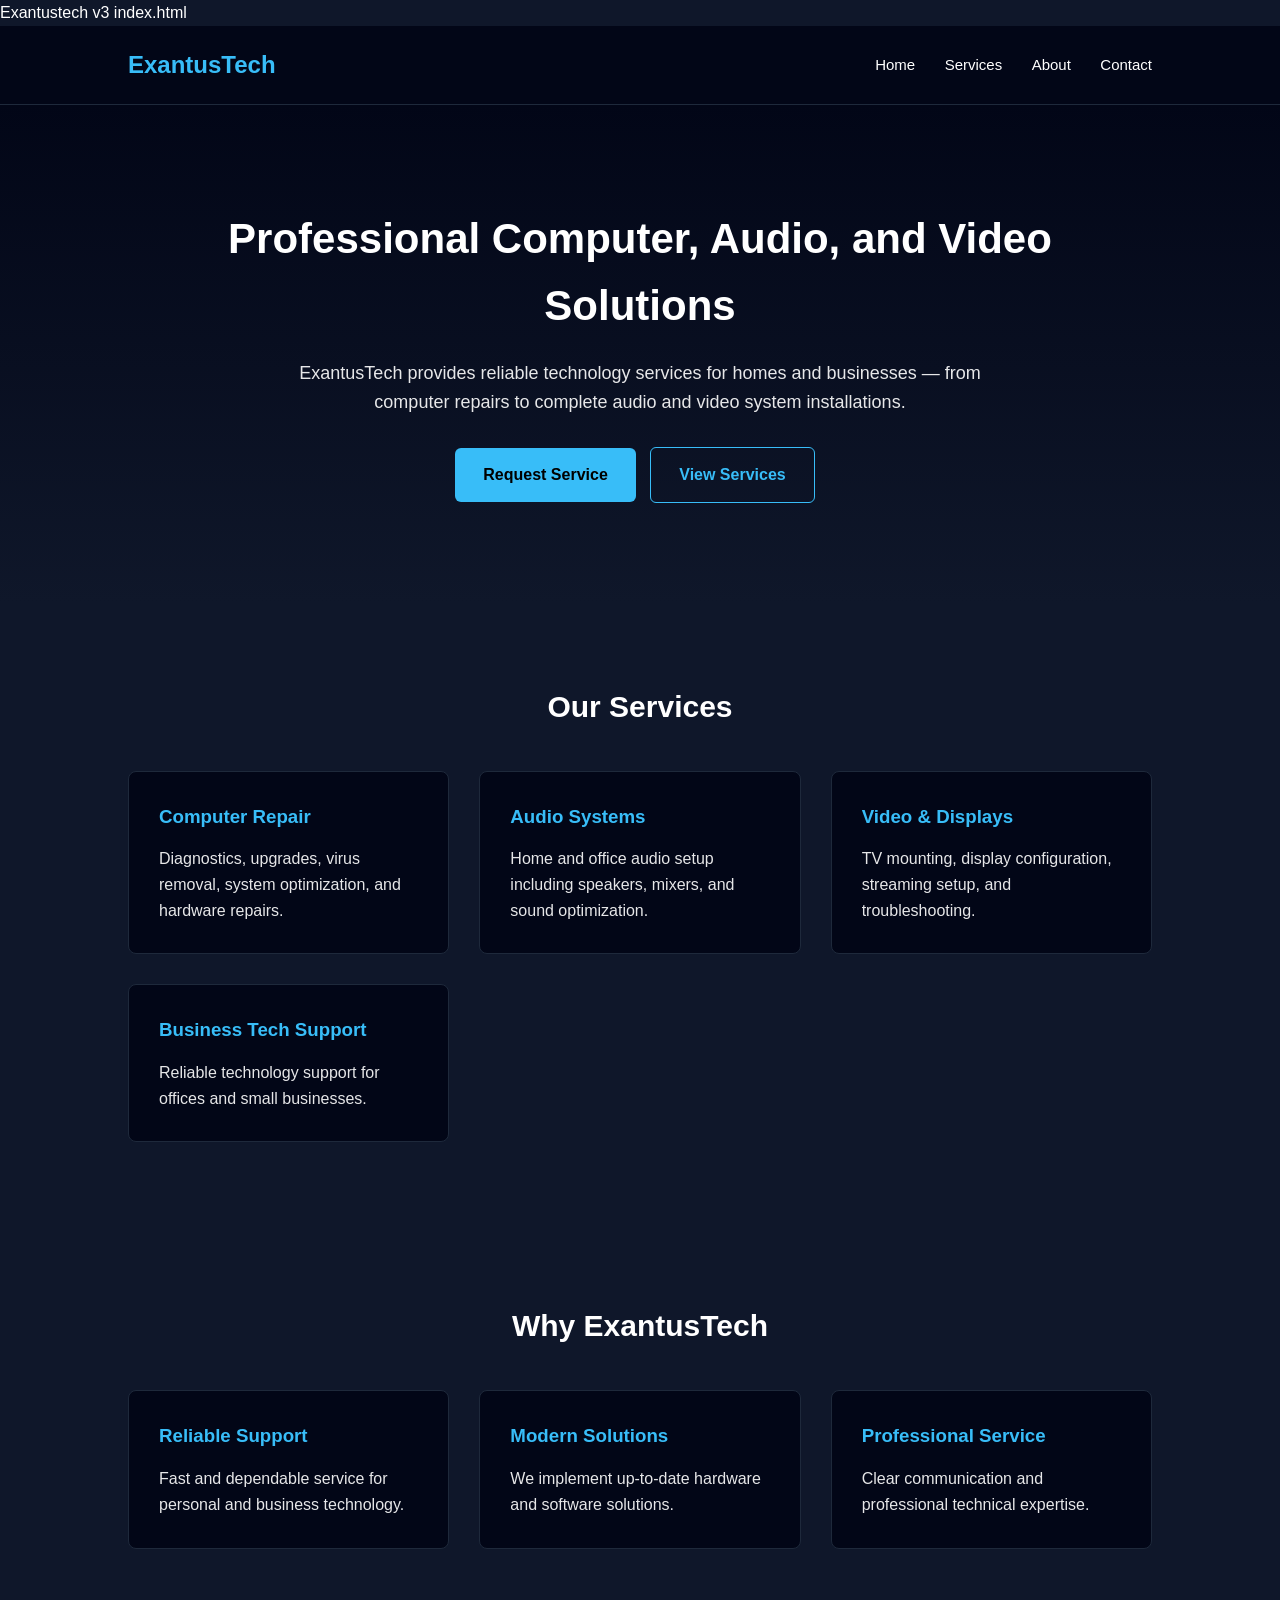
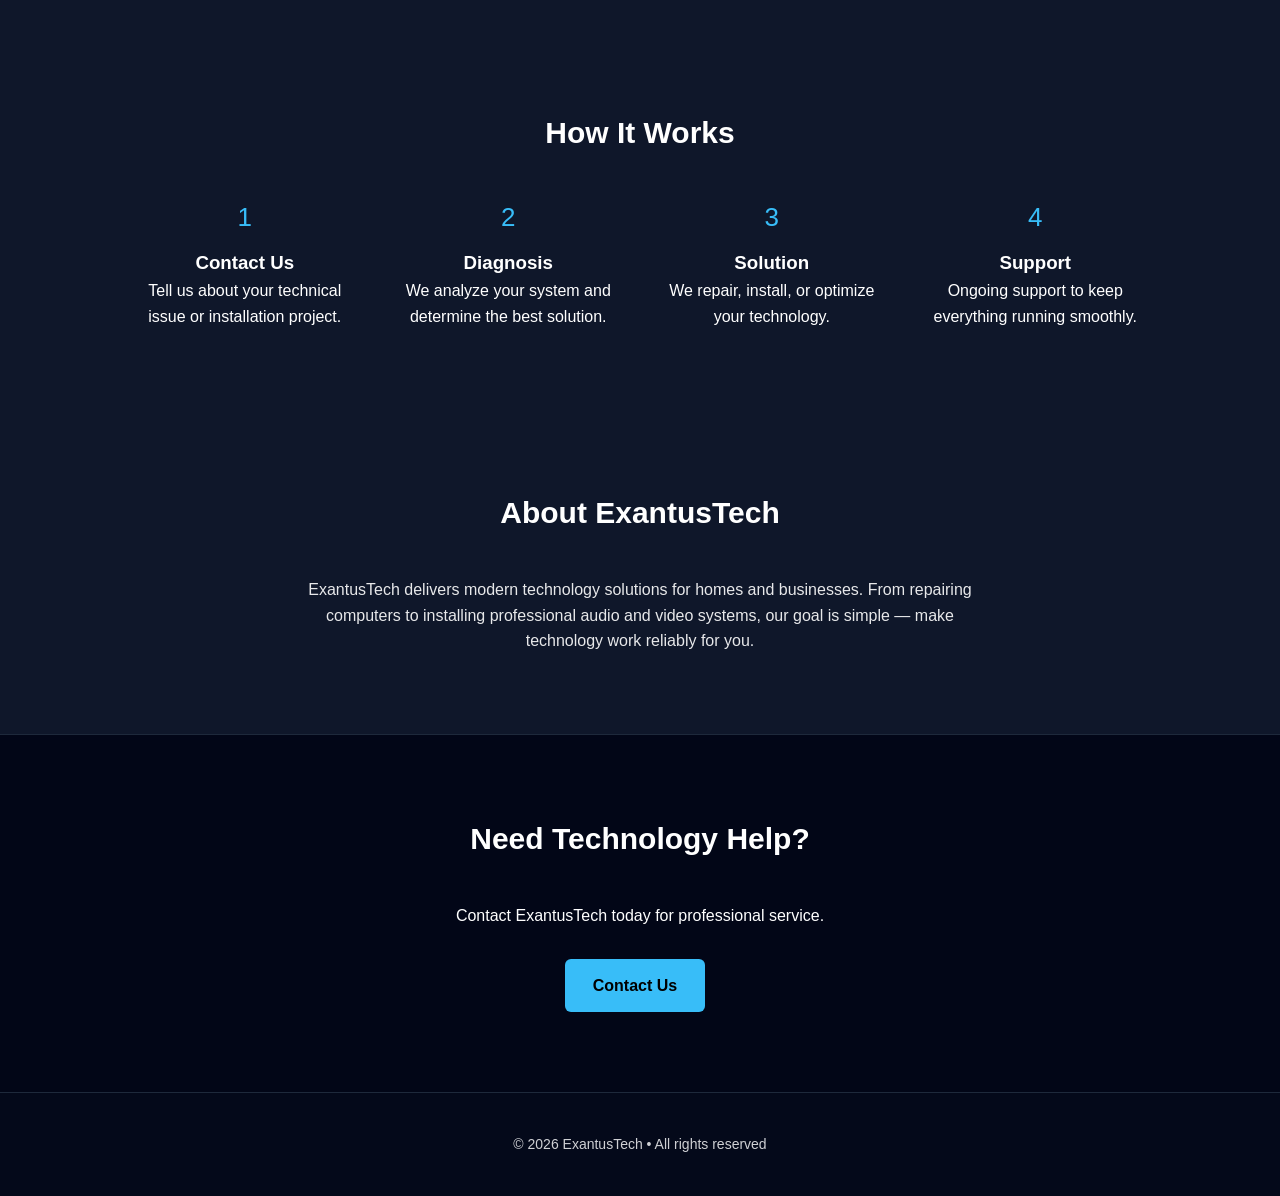
==== index.html @ 853cb0fd "Update index.html" ====
Exantustech v3 index.html
<!DOCTYPE html>
<html lang="en">
<head>
<meta charset="UTF-8">
<meta name="viewport" content="width=device-width, initial-scale=1.0">
<title>ExantusTech | Technology Solutions</title>

<style>

*{
margin:0;
padding:0;
box-sizing:border-box;
font-family:Arial, Helvetica, sans-serif;
}

body{
background:#0f172a;
color:white;
line-height:1.6;
}

header{
background:#020617;
padding:20px 10%;
display:flex;
justify-content:space-between;
align-items:center;
border-bottom:1px solid #1e293b;
}

.logo{
font-size:24px;
font-weight:bold;
color:#38bdf8;
}

nav a{
color:white;
margin-left:25px;
text-decoration:none;
font-size:15px;
}

nav a:hover{
color:#38bdf8;
}

.hero{
padding:100px 10%;
text-align:center;
background:linear-gradient(180deg,#020617,#0f172a);
}

.hero h1{
font-size:42px;
margin-bottom:20px;
}

.hero p{
font-size:18px;
max-width:700px;
margin:auto;
opacity:.9;
}

.btn{
display:inline-block;
margin-top:30px;
padding:14px 28px;
background:#38bdf8;
color:black;
text-decoration:none;
font-weight:bold;
border-radius:6px;
margin-right:10px;
}

.btn.secondary{
background:transparent;
border:1px solid #38bdf8;
color:#38bdf8;
}

section{
padding:80px 10%;
}

.section-title{
font-size:30px;
margin-bottom:40px;
text-align:center;
}

.services{
display:grid;
grid-template-columns:repeat(auto-fit,minmax(250px,1fr));
gap:30px;
}

.card{
background:#020617;
padding:30px;
border-radius:8px;
border:1px solid #1e293b;
}

.card h3{
margin-bottom:15px;
color:#38bdf8;
}

.card p{
opacity:.9;
}

.why{
display:grid;
grid-template-columns:repeat(auto-fit,minmax(220px,1fr));
gap:30px;
}

.steps{
display:grid;
grid-template-columns:repeat(auto-fit,minmax(220px,1fr));
gap:30px;
text-align:center;
}

.step-number{
font-size:26px;
color:#38bdf8;
margin-bottom:10px;
}

.cta{
text-align:center;
background:#020617;
border-top:1px solid #1e293b;
border-bottom:1px solid #1e293b;
}

footer{
padding:40px 10%;
text-align:center;
background:#020617;
font-size:14px;
opacity:.8;
}

@media(max-width:768px){

.hero h1{
font-size:32px;
}

nav{
display:none;
}

}

</style>

</head>

<body>

<header>

<div class="logo">ExantusTech</div>

<nav>
<a href="#">Home</a>
<a href="#services">Services</a>
<a href="#about">About</a>
<a href="#contact">Contact</a>
</nav>

</header>

<section class="hero">

<h1>Professional Computer, Audio, and Video Solutions</h1>

<p>
ExantusTech provides reliable technology services for homes and businesses — 
from computer repairs to complete audio and video system installations.
</p>

<a class="btn" href="#contact">Request Service</a>
<a class="btn secondary" href="#services">View Services</a>

</section>

<section id="services">

<h2 class="section-title">Our Services</h2>

<div class="services">

<div class="card">
<h3>Computer Repair</h3>
<p>
Diagnostics, upgrades, virus removal, system optimization, and hardware repairs.
</p>
</div>

<div class="card">
<h3>Audio Systems</h3>
<p>
Home and office audio setup including speakers, mixers, and sound optimization.
</p>
</div>

<div class="card">
<h3>Video & Displays</h3>
<p>
TV mounting, display configuration, streaming setup, and troubleshooting.
</p>
</div>

<div class="card">
<h3>Business Tech Support</h3>
<p>
Reliable technology support for offices and small businesses.
</p>
</div>

</div>

</section>

<section>

<h2 class="section-title">Why ExantusTech</h2>

<div class="why">

<div class="card">
<h3>Reliable Support</h3>
<p>
Fast and dependable service for personal and business technology.
</p>
</div>

<div class="card">
<h3>Modern Solutions</h3>
<p>
We implement up-to-date hardware and software solutions.
</p>
</div>

<div class="card">
<h3>Professional Service</h3>
<p>
Clear communication and professional technical expertise.
</p>
</div>

</div>

</section>

<section>

<h2 class="section-title">How It Works</h2>

<div class="steps">

<div>
<div class="step-number">1</div>
<h3>Contact Us</h3>
<p>Tell us about your technical issue or installation project.</p>
</div>

<div>
<div class="step-number">2</div>
<h3>Diagnosis</h3>
<p>We analyze your system and determine the best solution.</p>
</div>

<div>
<div class="step-number">3</div>
<h3>Solution</h3>
<p>We repair, install, or optimize your technology.</p>
</div>

<div>
<div class="step-number">4</div>
<h3>Support</h3>
<p>Ongoing support to keep everything running smoothly.</p>
</div>

</div>

</section>

<section id="about">

<h2 class="section-title">About ExantusTech</h2>

<p style="max-width:700px;margin:auto;text-align:center;opacity:.9;">
ExantusTech delivers modern technology solutions for homes and businesses.
From repairing computers to installing professional audio and video systems,
our goal is simple — make technology work reliably for you.
</p>

</section>

<section id="contact" class="cta">

<h2 class="section-title">Need Technology Help?</h2>

<p>Contact ExantusTech today for professional service.</p>

<a class="btn" href="mailto:support@exantustech.com">Contact Us</a>

</section>

<footer>

© 2026 ExantusTech • All rights reserved

</footer>

</body>
</html>
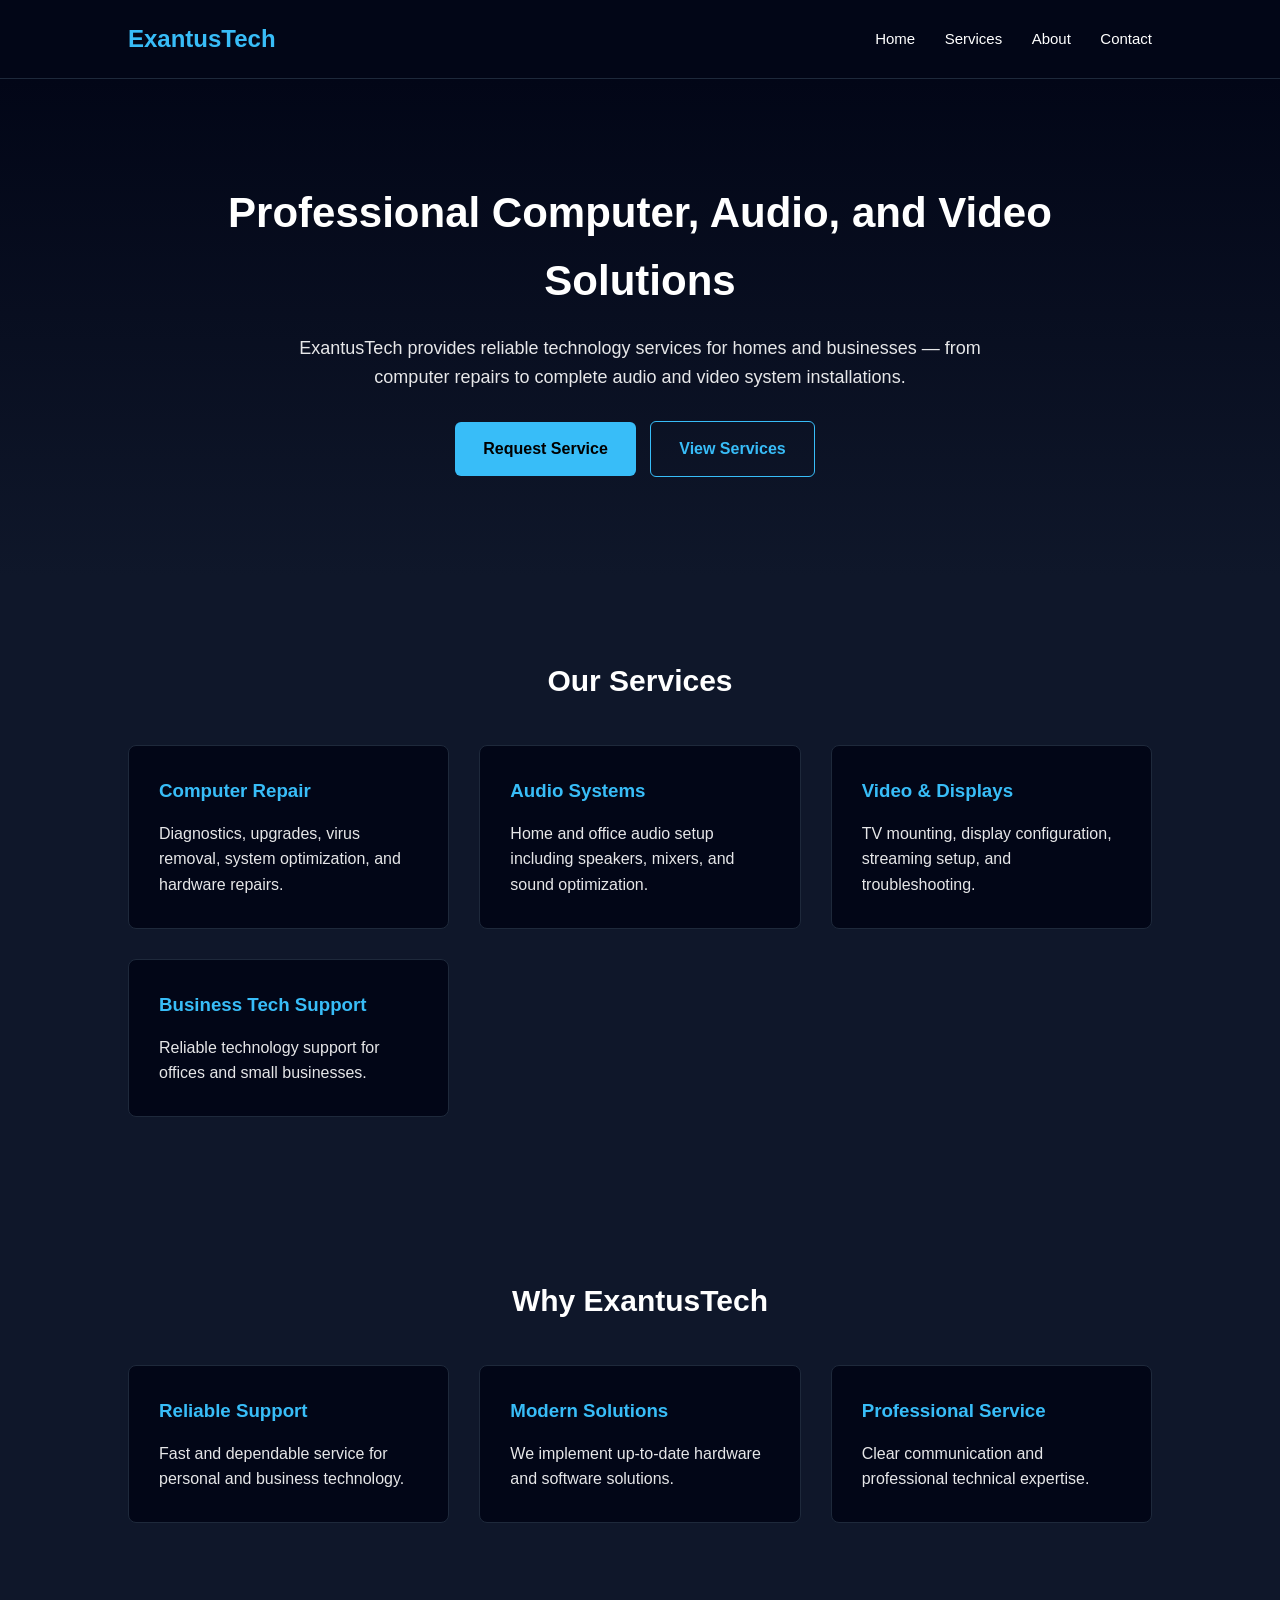
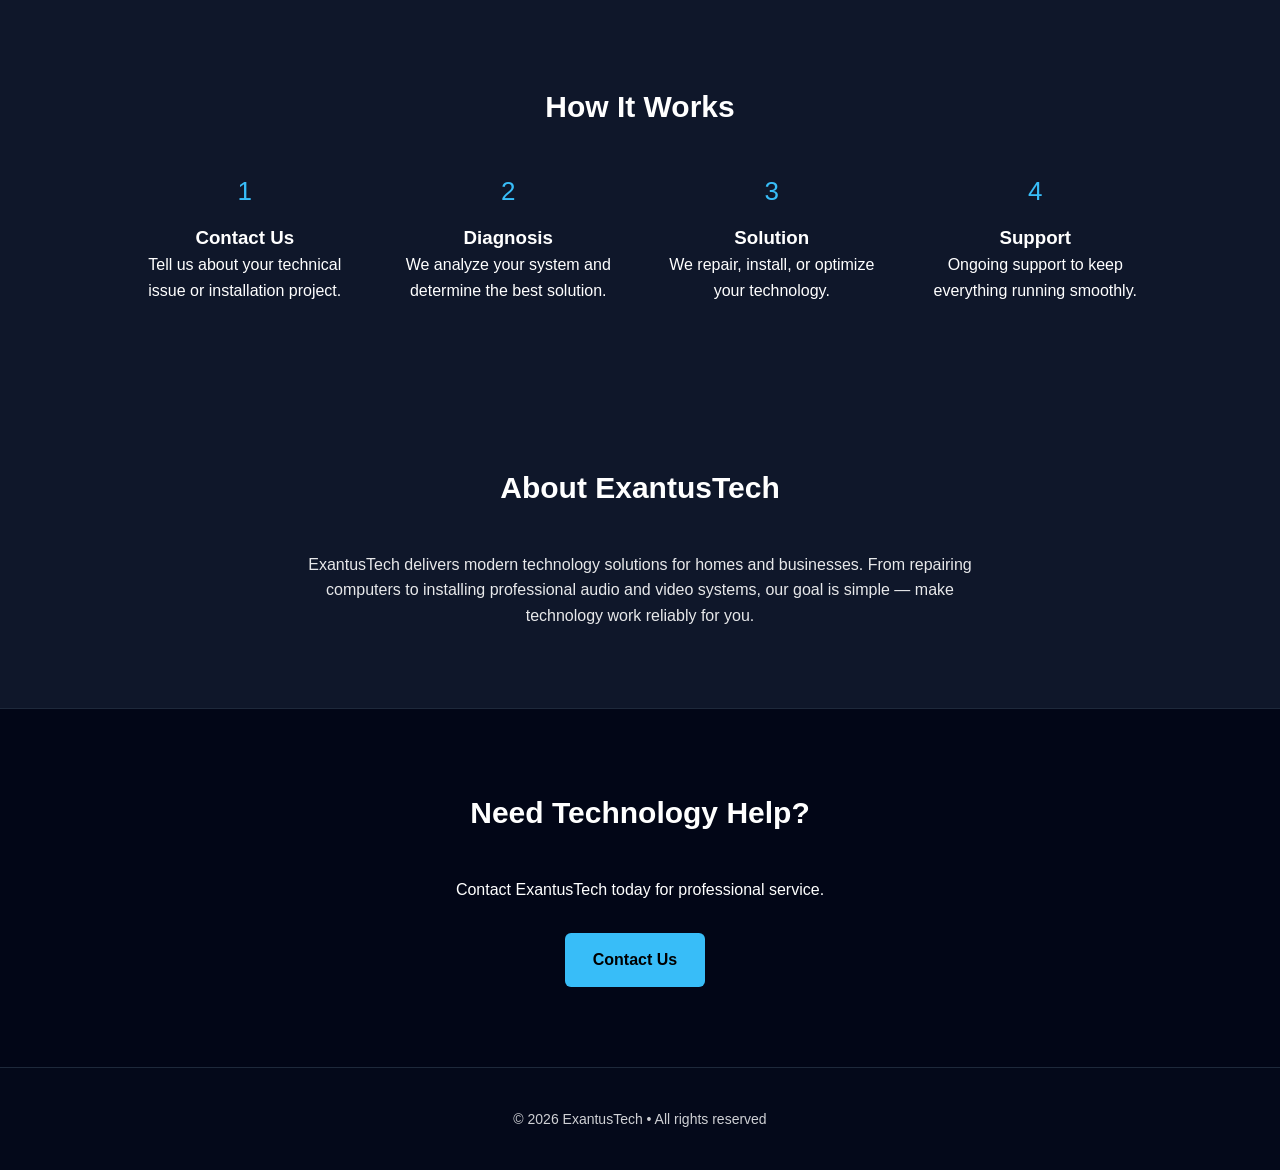
==== commit 099d6b1e: "Update index.html" ====
--- a/index.html
+++ b/index.html
@@ -1,4 +1,3 @@
-Exantustech v3 index.html
 <!DOCTYPE html>
 <html lang="en">
 <head>
@@ -327,3 +326,4 @@
 
 </body>
 </html>
+
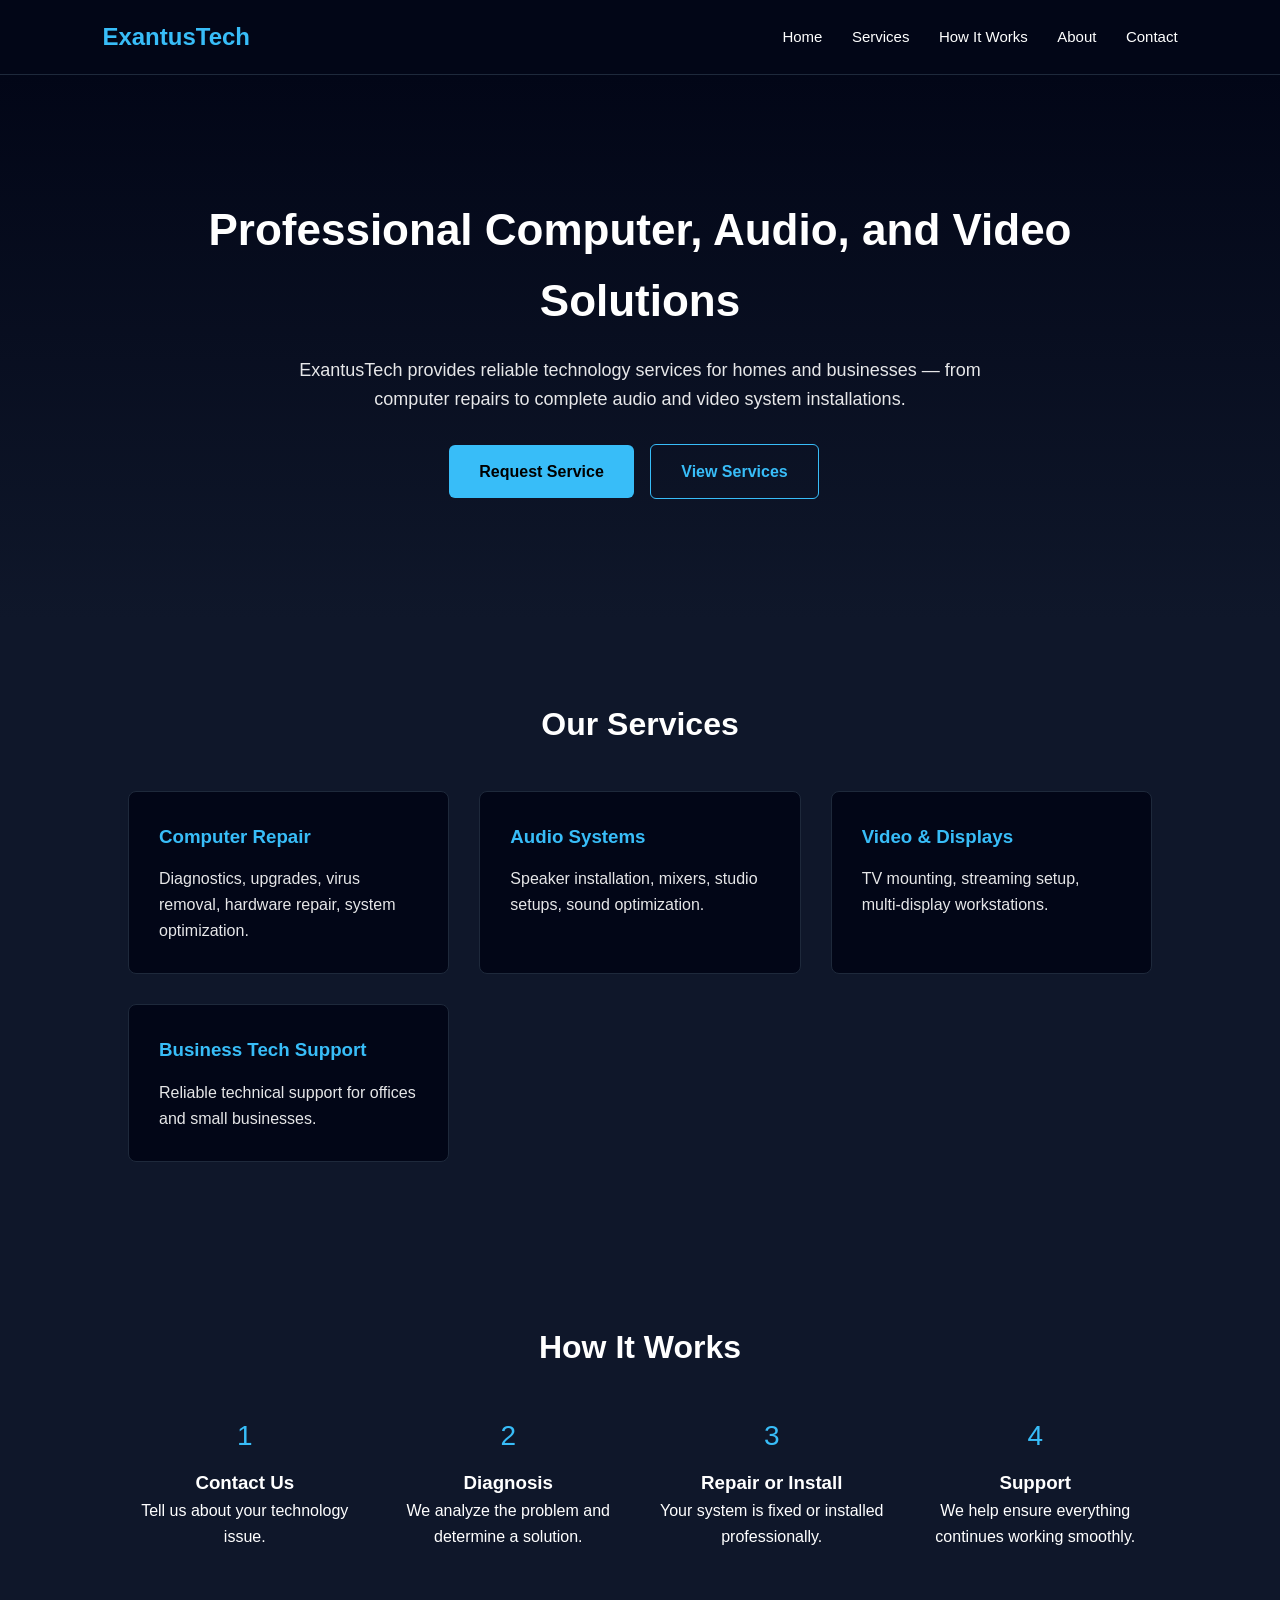
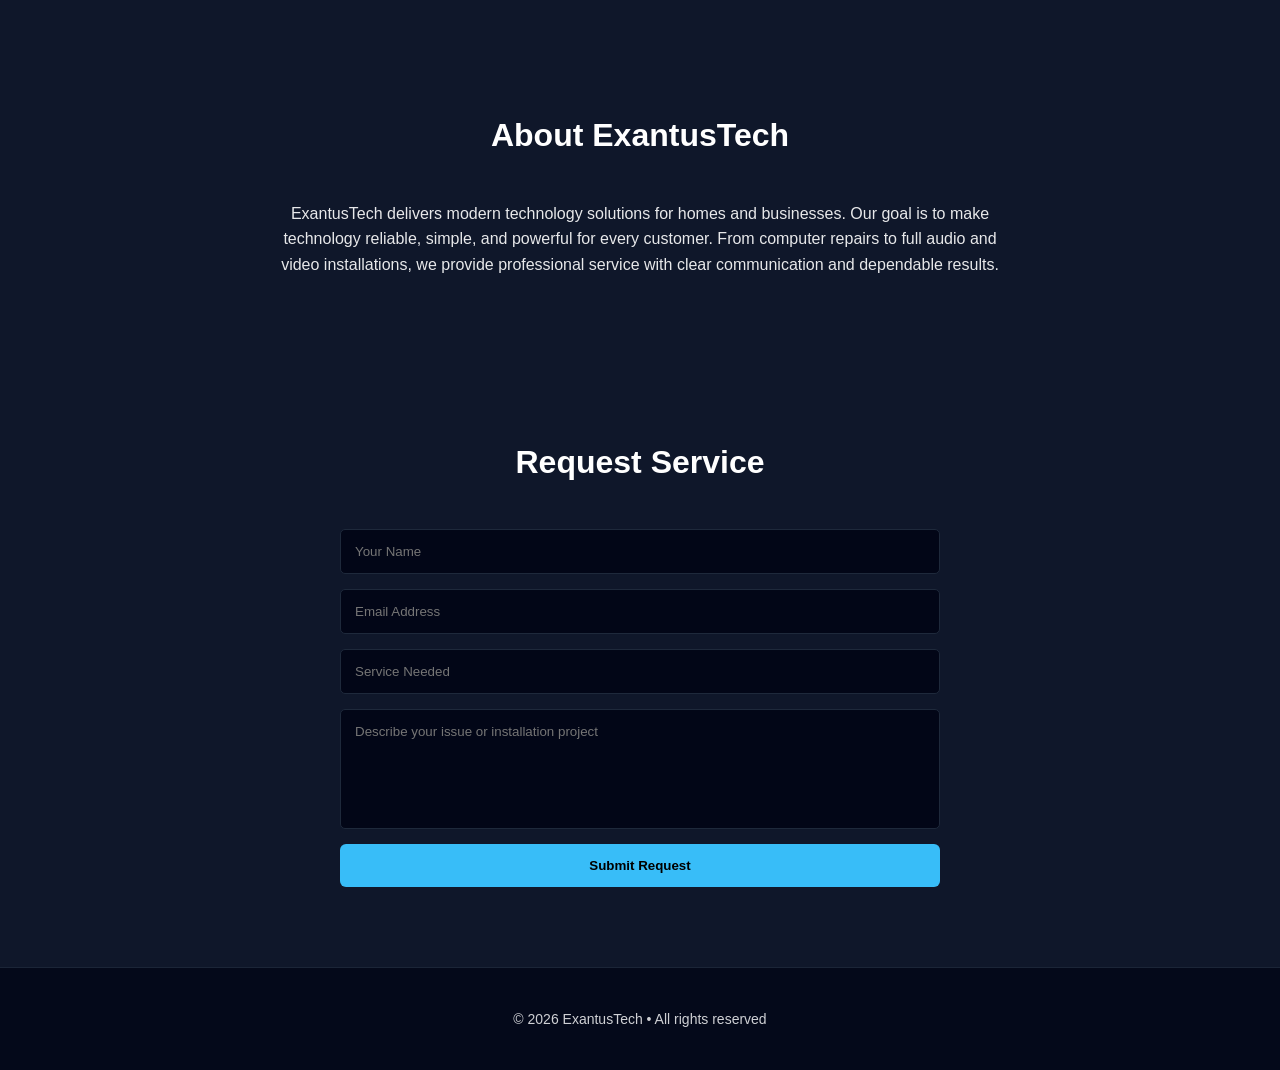
==== commit 7ce06b77: "Update index.html" ====
--- a/index.html
+++ b/index.html
@@ -1,8 +1,10 @@
 <!DOCTYPE html>
 <html lang="en">
 <head>
+
 <meta charset="UTF-8">
 <meta name="viewport" content="width=device-width, initial-scale=1.0">
+
 <title>ExantusTech | Technology Solutions</title>
 
 <style>
@@ -12,6 +14,7 @@
 padding:0;
 box-sizing:border-box;
 font-family:Arial, Helvetica, sans-serif;
+scroll-behavior:smooth;
 }
 
 body{
@@ -21,12 +24,15 @@
 }
 
 header{
+position:sticky;
+top:0;
 background:#020617;
-padding:20px 10%;
+padding:18px 8%;
 display:flex;
 justify-content:space-between;
 align-items:center;
 border-bottom:1px solid #1e293b;
+z-index:1000;
 }
 
 .logo{
@@ -47,33 +53,39 @@
 }
 
 .hero{
-padding:100px 10%;
+padding:120px 10%;
 text-align:center;
 background:linear-gradient(180deg,#020617,#0f172a);
+animation:fadeIn 1.2s ease;
 }
 
 .hero h1{
-font-size:42px;
+font-size:44px;
 margin-bottom:20px;
 }
 
 .hero p{
-font-size:18px;
-max-width:700px;
+max-width:720px;
 margin:auto;
 opacity:.9;
+font-size:18px;
 }
 
 .btn{
 display:inline-block;
 margin-top:30px;
-padding:14px 28px;
+padding:14px 30px;
+border-radius:6px;
 background:#38bdf8;
 color:black;
 text-decoration:none;
 font-weight:bold;
-border-radius:6px;
-margin-right:10px;
+margin-right:12px;
+transition:.3s;
+}
+
+.btn:hover{
+transform:translateY(-3px);
 }
 
 .btn.secondary{
@@ -87,7 +99,7 @@
 }
 
 .section-title{
-font-size:30px;
+font-size:32px;
 margin-bottom:40px;
 text-align:center;
 }
@@ -103,6 +115,12 @@
 padding:30px;
 border-radius:8px;
 border:1px solid #1e293b;
+transition:.35s;
+}
+
+.card:hover{
+transform:translateY(-6px);
+border-color:#38bdf8;
 }
 
 .card h3{
@@ -112,12 +130,6 @@
 
 .card p{
 opacity:.9;
-}
-
-.why{
-display:grid;
-grid-template-columns:repeat(auto-fit,minmax(220px,1fr));
-gap:30px;
 }
 
 .steps{
@@ -128,30 +140,78 @@
 }
 
 .step-number{
-font-size:26px;
-color:#38bdf8;
+font-size:28px;
 margin-bottom:10px;
-}
-
-.cta{
-text-align:center;
+color:#38bdf8;
+}
+
+.about{
+max-width:750px;
+margin:auto;
+text-align:center;
+opacity:.9;
+}
+
+.contact-form{
+max-width:600px;
+margin:auto;
+display:flex;
+flex-direction:column;
+gap:15px;
+}
+
+.contact-form input,
+.contact-form textarea{
+
+padding:14px;
+border:none;
+border-radius:5px;
+background:#020617;
+color:white;
+border:1px solid #1e293b;
+}
+
+.contact-form textarea{
+height:120px;
+resize:none;
+}
+
+.contact-form button{
+padding:14px;
+background:#38bdf8;
+border:none;
+font-weight:bold;
+border-radius:6px;
+cursor:pointer;
+}
+
+footer{
+text-align:center;
+padding:40px 10%;
 background:#020617;
 border-top:1px solid #1e293b;
-border-bottom:1px solid #1e293b;
-}
-
-footer{
-padding:40px 10%;
-text-align:center;
-background:#020617;
 font-size:14px;
 opacity:.8;
 }
 
+@keyframes fadeIn{
+
+from{
+opacity:0;
+transform:translateY(20px);
+}
+
+to{
+opacity:1;
+transform:translateY(0);
+}
+
+}
+
 @media(max-width:768px){
 
 .hero h1{
-font-size:32px;
+font-size:34px;
 }
 
 nav{
@@ -171,20 +231,21 @@
 <div class="logo">ExantusTech</div>
 
 <nav>
-<a href="#">Home</a>
+<a href="#home">Home</a>
 <a href="#services">Services</a>
+<a href="#process">How It Works</a>
 <a href="#about">About</a>
 <a href="#contact">Contact</a>
 </nav>
 
 </header>
 
-<section class="hero">
+<section id="home" class="hero">
 
 <h1>Professional Computer, Audio, and Video Solutions</h1>
 
 <p>
-ExantusTech provides reliable technology services for homes and businesses — 
+ExantusTech provides reliable technology services for homes and businesses —
 from computer repairs to complete audio and video system installations.
 </p>
 
@@ -202,67 +263,36 @@
 <div class="card">
 <h3>Computer Repair</h3>
 <p>
-Diagnostics, upgrades, virus removal, system optimization, and hardware repairs.
+Diagnostics, upgrades, virus removal, hardware repair, system optimization.
 </p>
 </div>
 
 <div class="card">
 <h3>Audio Systems</h3>
 <p>
-Home and office audio setup including speakers, mixers, and sound optimization.
+Speaker installation, mixers, studio setups, sound optimization.
 </p>
 </div>
 
 <div class="card">
 <h3>Video & Displays</h3>
 <p>
-TV mounting, display configuration, streaming setup, and troubleshooting.
+TV mounting, streaming setup, multi-display workstations.
 </p>
 </div>
 
 <div class="card">
 <h3>Business Tech Support</h3>
 <p>
-Reliable technology support for offices and small businesses.
-</p>
-</div>
-
-</div>
-
-</section>
-
-<section>
-
-<h2 class="section-title">Why ExantusTech</h2>
-
-<div class="why">
-
-<div class="card">
-<h3>Reliable Support</h3>
-<p>
-Fast and dependable service for personal and business technology.
-</p>
-</div>
-
-<div class="card">
-<h3>Modern Solutions</h3>
-<p>
-We implement up-to-date hardware and software solutions.
-</p>
-</div>
-
-<div class="card">
-<h3>Professional Service</h3>
-<p>
-Clear communication and professional technical expertise.
-</p>
-</div>
-
-</div>
-
-</section>
-
-<section>
+Reliable technical support for offices and small businesses.
+</p>
+</div>
+
+</div>
+
+</section>
+
+<section id="process">
 
 <h2 class="section-title">How It Works</h2>
 
@@ -271,25 +301,25 @@
 <div>
 <div class="step-number">1</div>
 <h3>Contact Us</h3>
-<p>Tell us about your technical issue or installation project.</p>
+<p>Tell us about your technology issue.</p>
 </div>
 
 <div>
 <div class="step-number">2</div>
 <h3>Diagnosis</h3>
-<p>We analyze your system and determine the best solution.</p>
+<p>We analyze the problem and determine a solution.</p>
 </div>
 
 <div>
 <div class="step-number">3</div>
-<h3>Solution</h3>
-<p>We repair, install, or optimize your technology.</p>
+<h3>Repair or Install</h3>
+<p>Your system is fixed or installed professionally.</p>
 </div>
 
 <div>
 <div class="step-number">4</div>
 <h3>Support</h3>
-<p>Ongoing support to keep everything running smoothly.</p>
+<p>We help ensure everything continues working smoothly.</p>
 </div>
 
 </div>
@@ -300,21 +330,35 @@
 
 <h2 class="section-title">About ExantusTech</h2>
 
-<p style="max-width:700px;margin:auto;text-align:center;opacity:.9;">
+<p class="about">
+
 ExantusTech delivers modern technology solutions for homes and businesses.
-From repairing computers to installing professional audio and video systems,
-our goal is simple — make technology work reliably for you.
-</p>
-
-</section>
-
-<section id="contact" class="cta">
-
-<h2 class="section-title">Need Technology Help?</h2>
-
-<p>Contact ExantusTech today for professional service.</p>
-
-<a class="btn" href="mailto:support@exantustech.com">Contact Us</a>
+Our goal is to make technology reliable, simple, and powerful for every customer.
+
+From computer repairs to full audio and video installations, we provide
+professional service with clear communication and dependable results.
+
+</p>
+
+</section>
+
+<section id="contact">
+
+<h2 class="section-title">Request Service</h2>
+
+<form class="contact-form">
+
+<input type="text" placeholder="Your Name" required>
+
+<input type="email" placeholder="Email Address" required>
+
+<input type="text" placeholder="Service Needed">
+
+<textarea placeholder="Describe your issue or installation project"></textarea>
+
+<button type="submit">Submit Request</button>
+
+</form>
 
 </section>
 
@@ -326,4 +370,3 @@
 
 </body>
 </html>
-
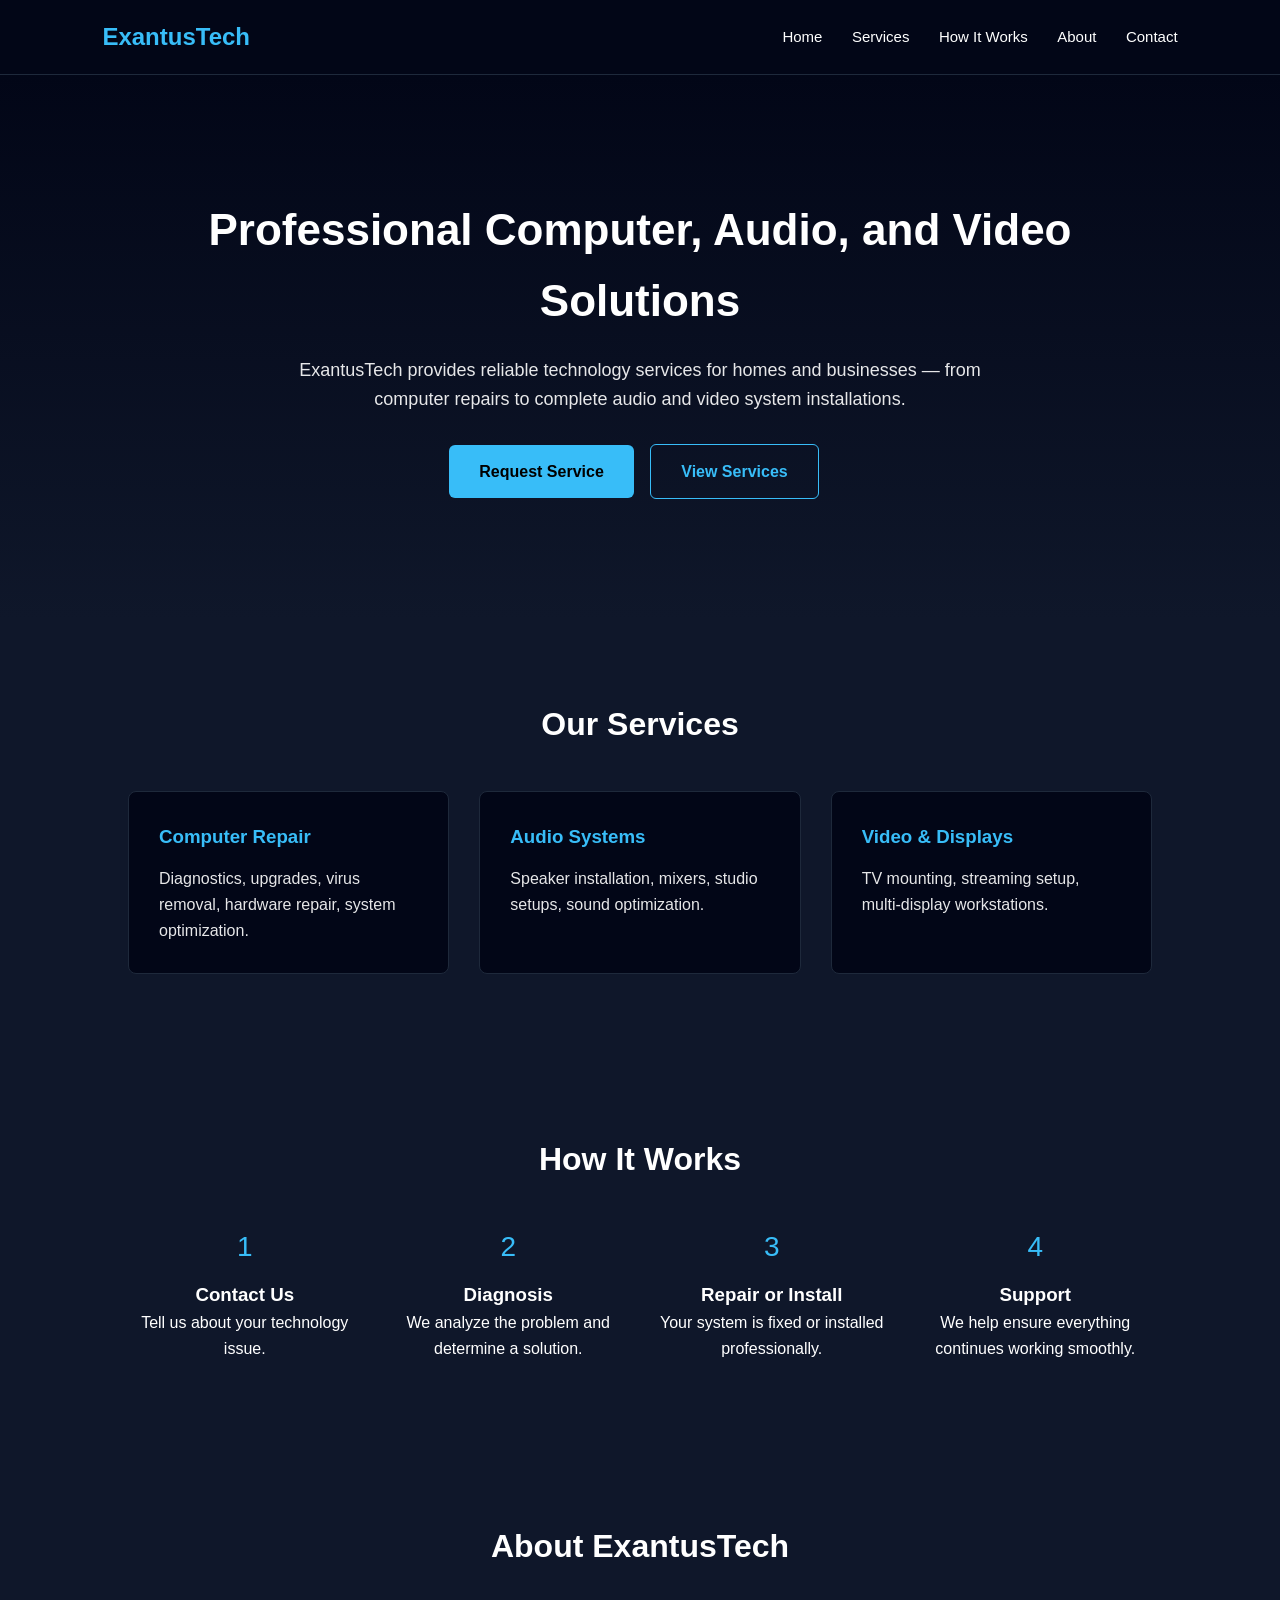
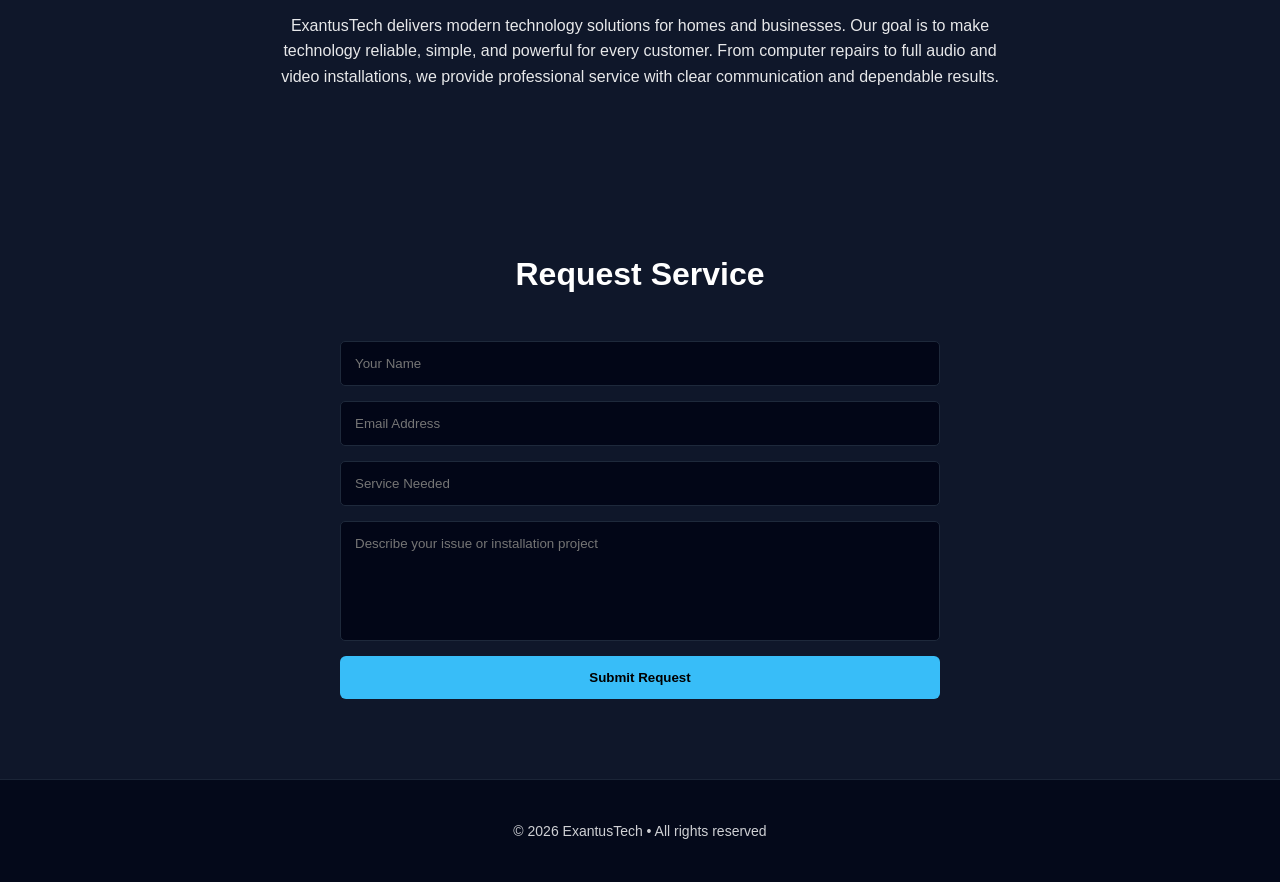
==== commit 66e0cf36: "Update index.html" ====
--- a/index.html
+++ b/index.html
@@ -281,13 +281,15 @@
 </p>
 </div>
 
+<!--
 <div class="card">
 <h3>Business Tech Support</h3>
 <p>
 Reliable technical support for offices and small businesses.
 </p>
 </div>
-
+-->
+  
 </div>
 
 </section>
@@ -370,3 +372,4 @@
 
 </body>
 </html>
+
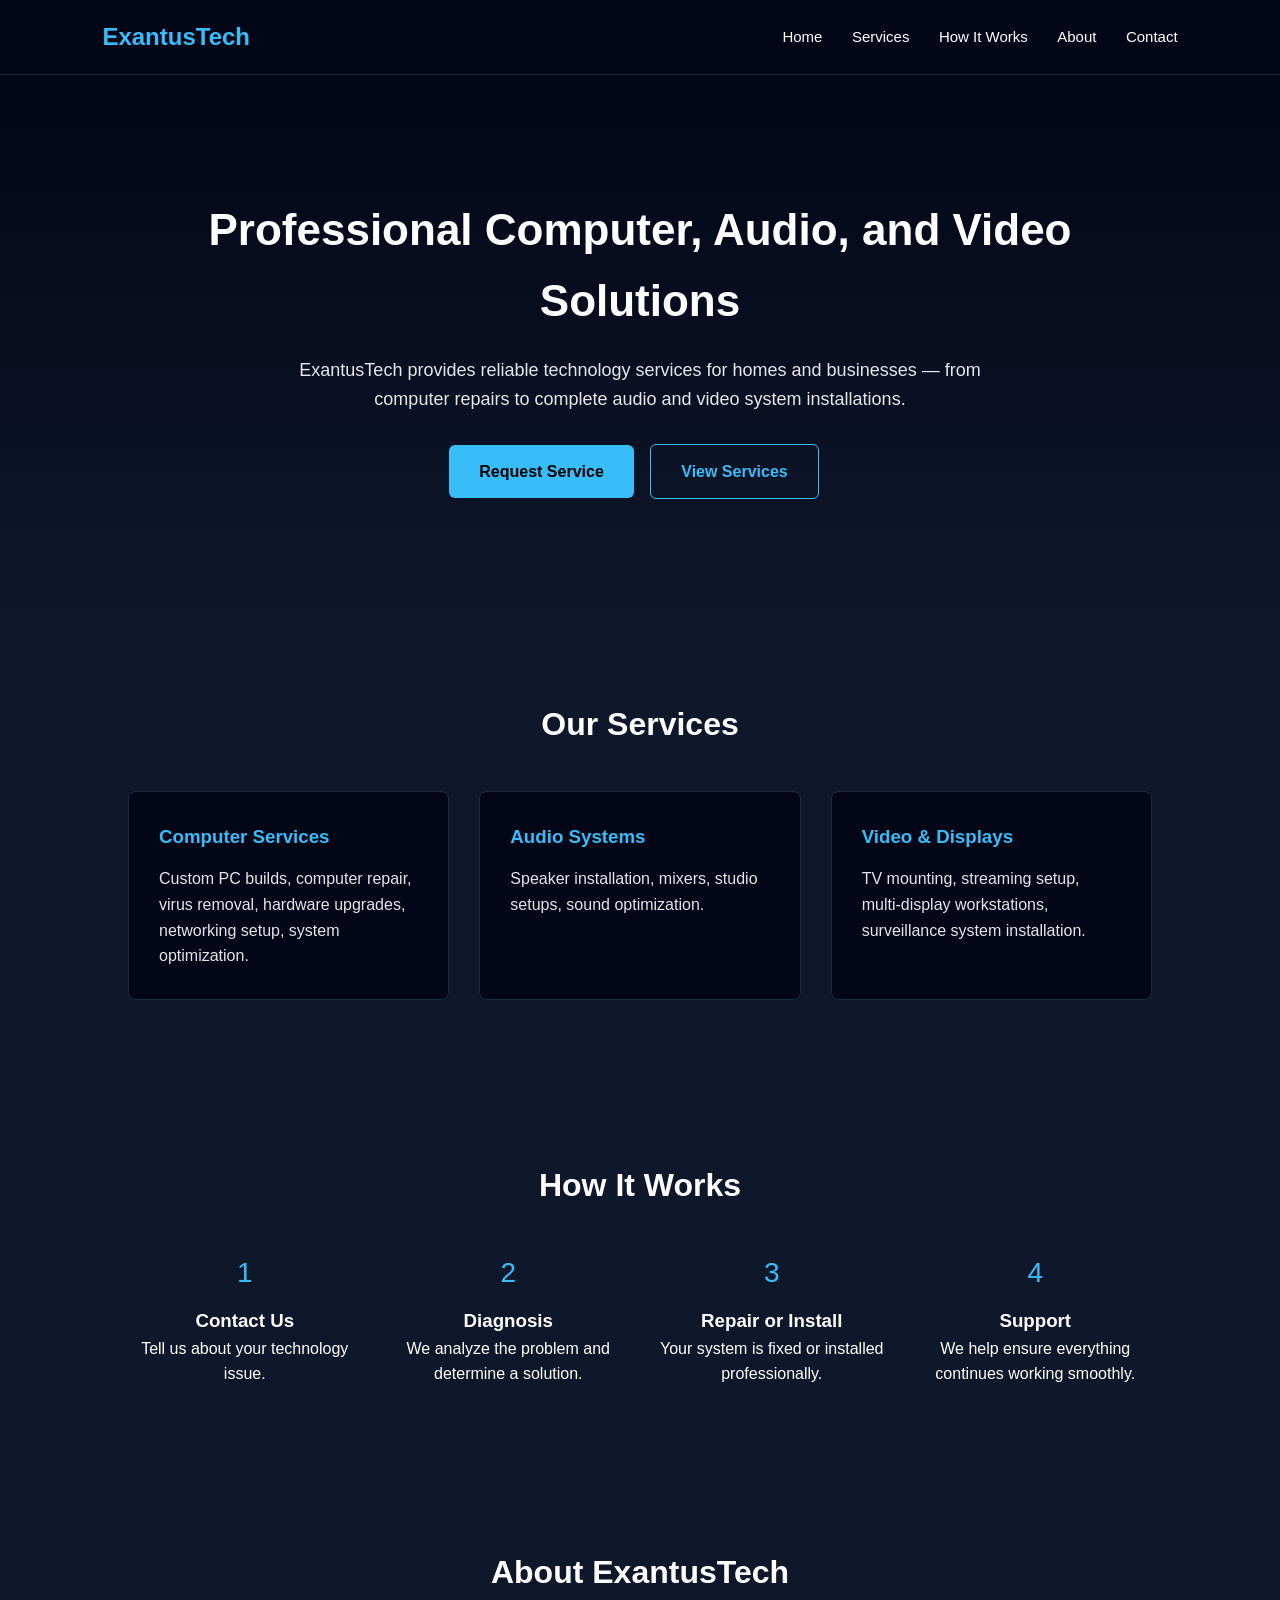
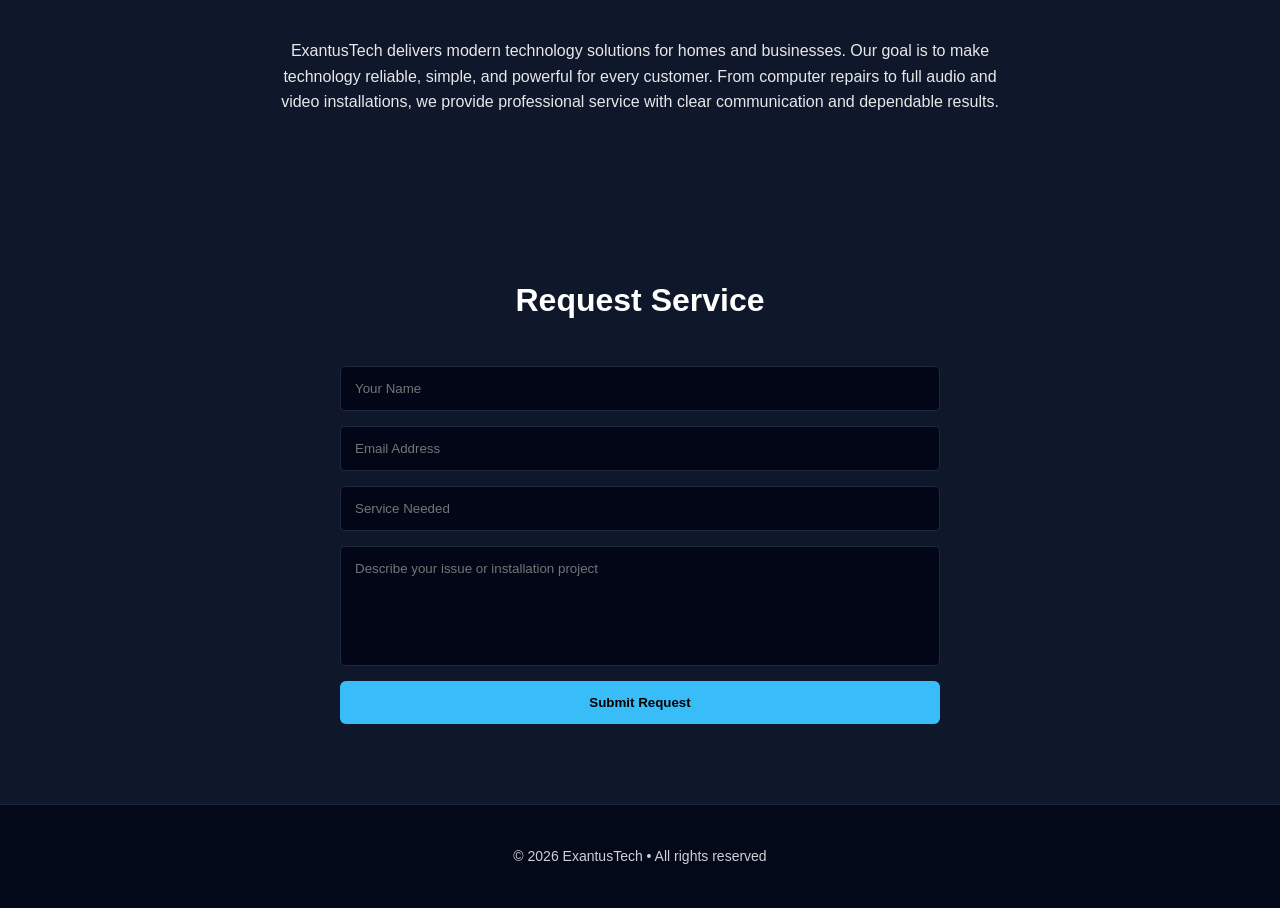
==== commit dcffd561: "Update index.html" ====
--- a/index.html
+++ b/index.html
@@ -261,9 +261,9 @@
 <div class="services">
 
 <div class="card">
-<h3>Computer Repair</h3>
-<p>
-Diagnostics, upgrades, virus removal, hardware repair, system optimization.
+<h3>Computer Services</h3>
+<p>
+Custom PC builds, computer repair, virus removal, hardware upgrades, networking setup, system optimization.
 </p>
 </div>
 
@@ -277,7 +277,7 @@
 <div class="card">
 <h3>Video & Displays</h3>
 <p>
-TV mounting, streaming setup, multi-display workstations.
+TV mounting, streaming setup, multi-display workstations, surveillance system installation.
 </p>
 </div>
 
@@ -373,3 +373,4 @@
 </body>
 </html>
 
+
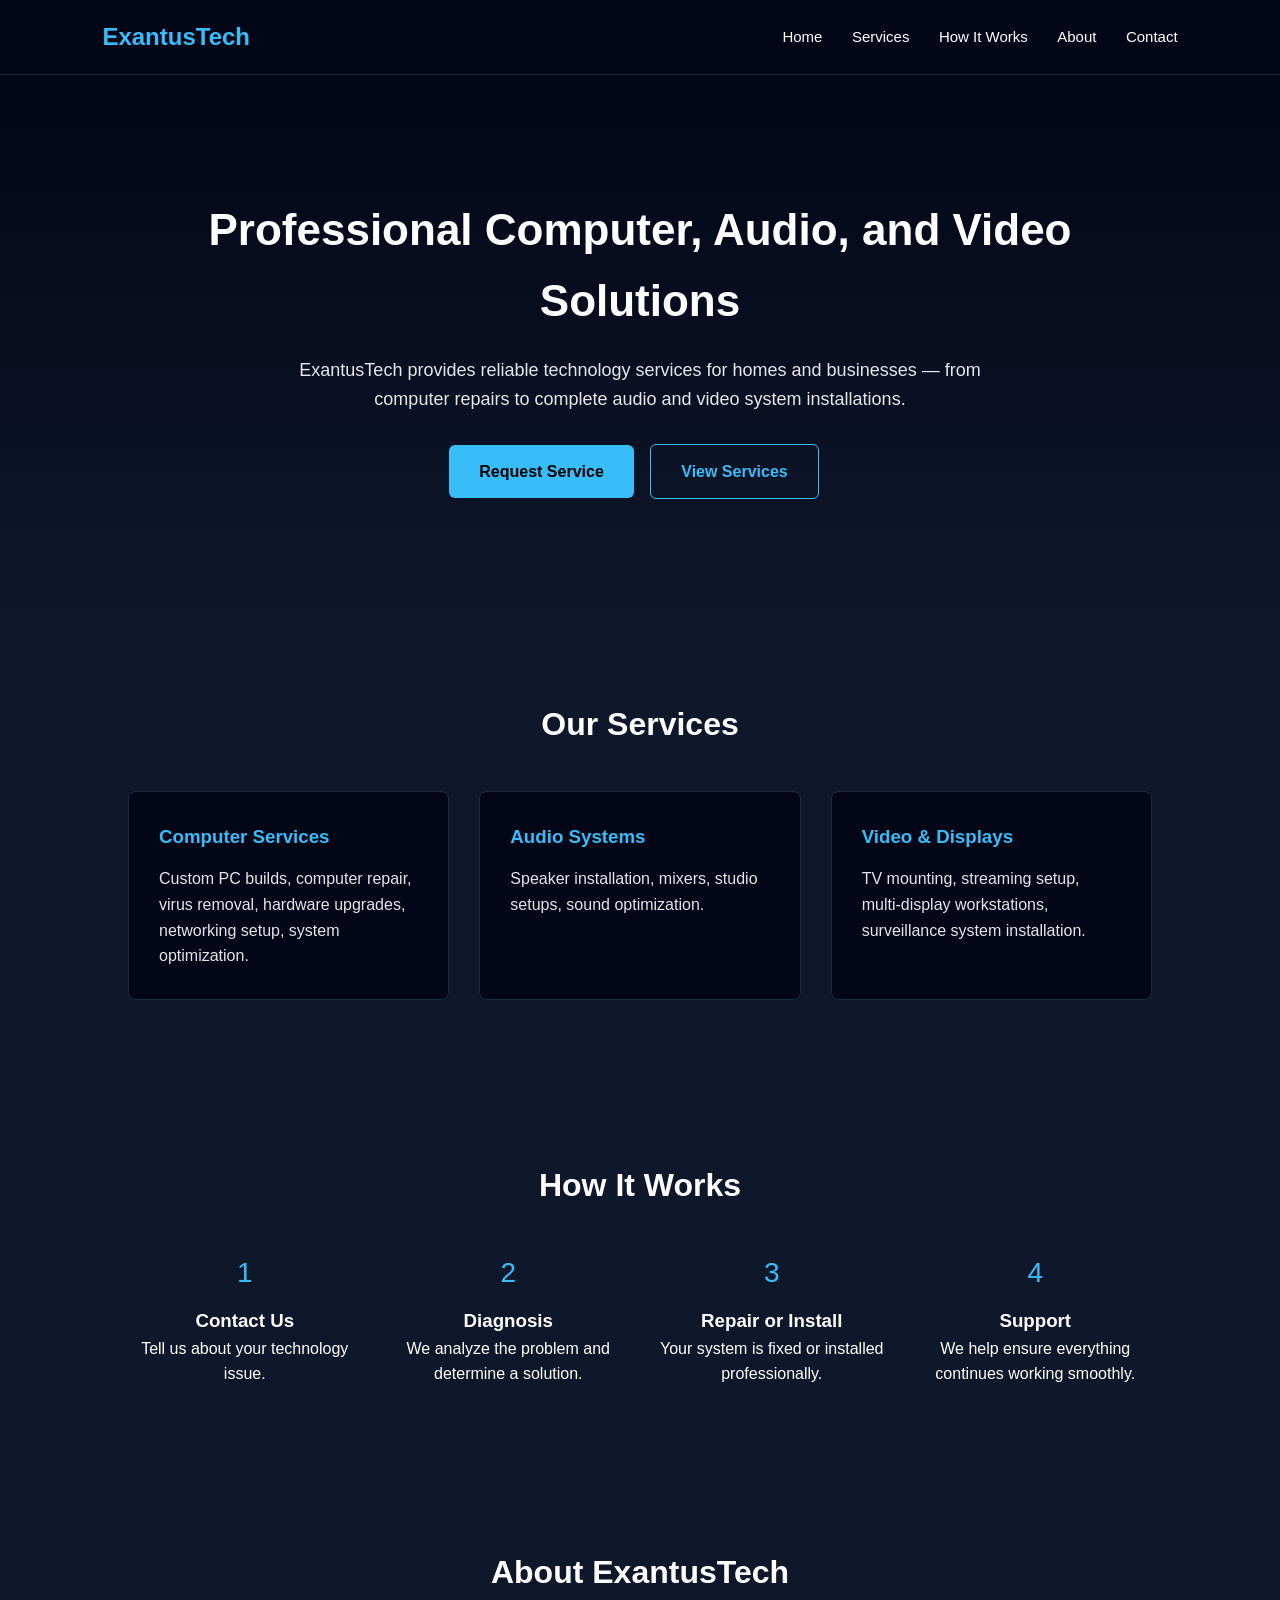
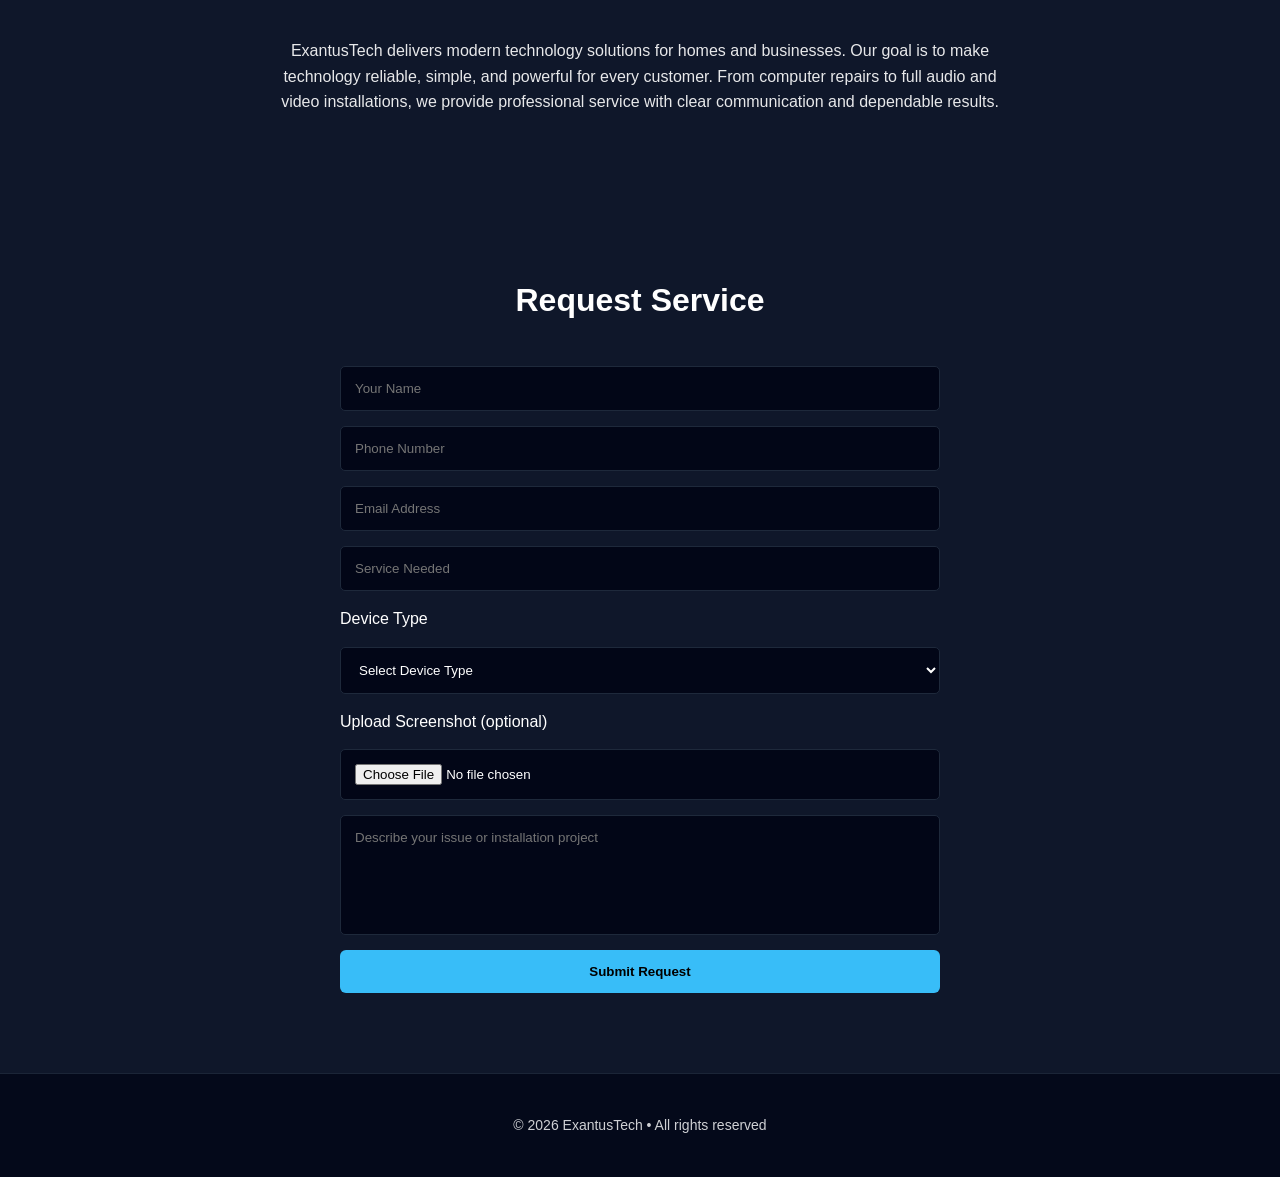
==== commit 8378e1aa: "Update index.html" ====
--- a/index.html
+++ b/index.html
@@ -185,6 +185,15 @@
 cursor:pointer;
 }
 
+.contact-form select{
+padding:14px;
+border:none;
+border-radius:5px;
+background:#020617;
+color:white;
+border:1px solid #1e293b;
+}
+
 footer{
 text-align:center;
 padding:40px 10%;
@@ -348,13 +357,29 @@
 
 <h2 class="section-title">Request Service</h2>
 
-<form class="contact-form">
+<form class="contact-form"
+action="https://formspree.io/f/xqeyzrel"
+method="POST"
+enctype="multipart/form-data">
 
 <input type="text" placeholder="Your Name" required>
 
+<input type="tel" placeholder="Phone Number" required>
+
 <input type="email" placeholder="Email Address" required>
 
-<input type="text" placeholder="Service Needed">
+<input type="text" name="service" placeholder="Service Needed">
+
+<label>Device Type</label>
+<select name="device">
+<option value="">Select Device Type</option>
+<option value="PC">Computer / PC</option>
+<option value="Audio">Audio System</option>
+<option value="Video">Video / Display</option>
+</select>
+
+<label>Upload Screenshot (optional)</label>
+<input type="file" name="screenshot" accept="image/png, image/jpeg">
 
 <textarea placeholder="Describe your issue or installation project"></textarea>
 
@@ -374,3 +399,4 @@
 </html>
 
 
+
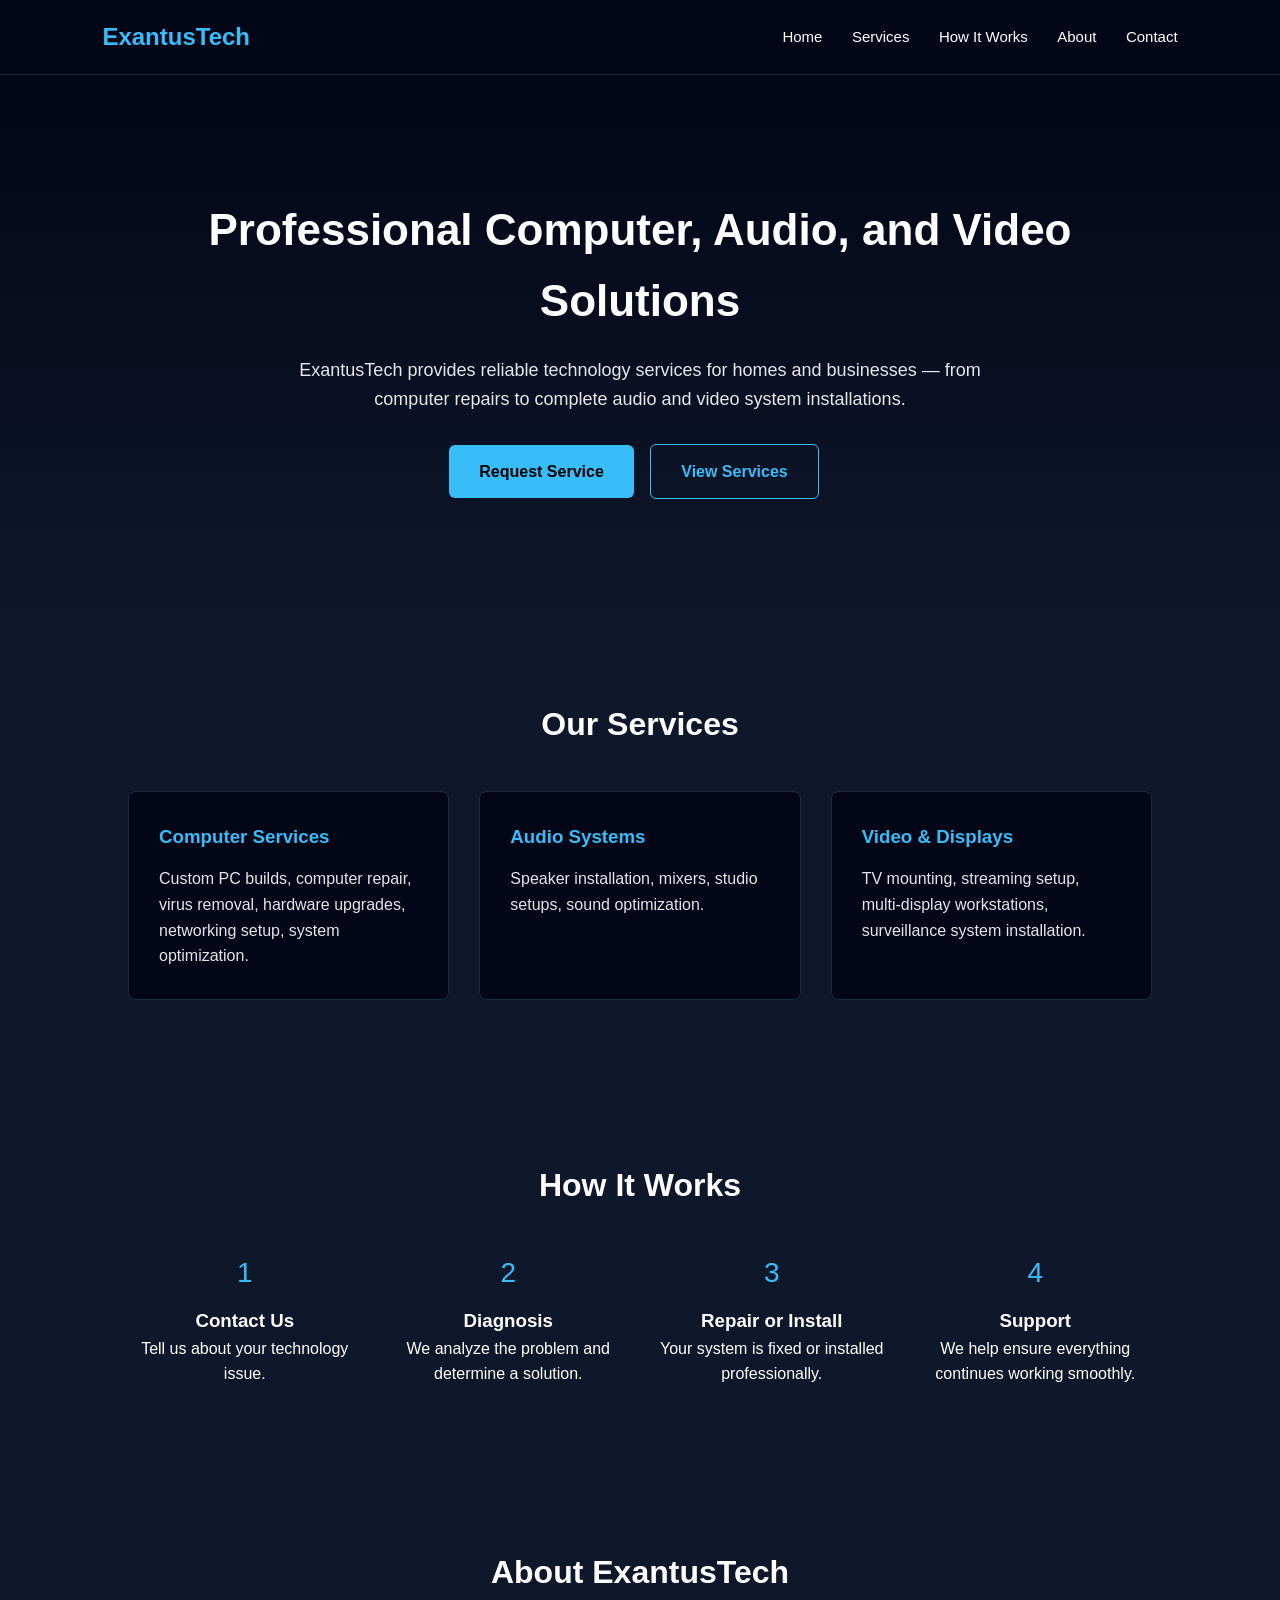
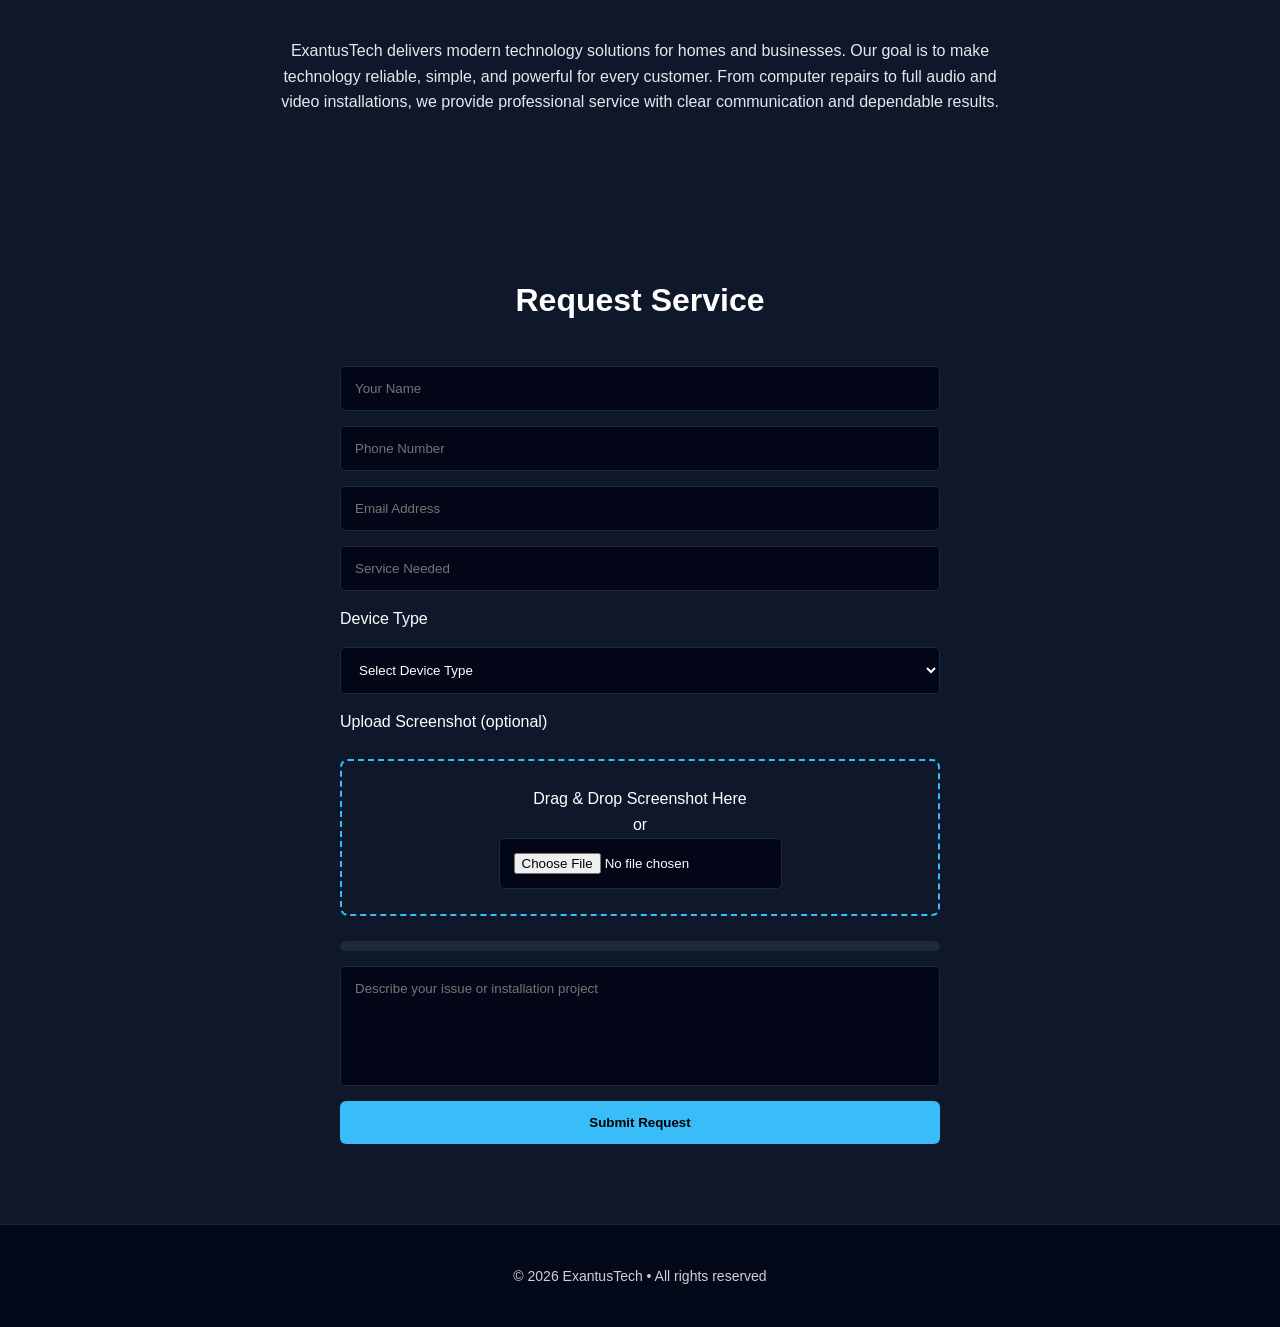
==== commit 45301b5a: "Update index.html" ====
--- a/index.html
+++ b/index.html
@@ -194,6 +194,34 @@
 border:1px solid #1e293b;
 }
 
+#drop-area{
+border:2px dashed #38bdf8;
+padding:25px;
+text-align:center;
+border-radius:8px;
+cursor:pointer;
+margin-top:10px;
+}
+
+#drop-area:hover{
+background:#020617;
+}
+
+#progress-container{
+width:100%;
+background:#1e293b;
+border-radius:6px;
+margin-top:10px;
+height:10px;
+overflow:hidden;
+}
+
+#progress-bar{
+width:0%;
+height:100%;
+background:#38bdf8;
+}
+  
 footer{
 text-align:center;
 padding:40px 10%;
@@ -370,6 +398,7 @@
 
 <input type="text" name="service" placeholder="Service Needed">
 
+<input type="hidden" id="deviceType" name="deviceType"> 
 <label>Device Type</label>
 <select name="device">
 <option value="">Select Device Type</option>
@@ -379,7 +408,16 @@
 </select>
 
 <label>Upload Screenshot (optional)</label>
-<input type="file" name="screenshot" accept="image/png, image/jpeg">
+<div id="drop-area">
+  <p>Drag & Drop Screenshot Here</p>
+  <p>or</p>
+<input type="file" id="fileInput" accept="image/*">
+</div>
+<img id="preview" style="display:none;max-width:200px;margin-top:10px;">
+
+<div id="progress-container">
+  <div id="progress-bar"></div>
+</div>
 
 <textarea placeholder="Describe your issue or installation project"></textarea>
 
@@ -395,8 +433,98 @@
 
 </footer>
 
+<script>
+
+let dropArea = document.getElementById("drop-area");
+let fileInput = document.getElementById("fileInput");
+let preview = document.getElementById("preview");
+let progressBar = document.getElementById("progress-bar");
+
+dropArea.addEventListener("click", () => fileInput.click());
+
+fileInput.addEventListener("change", handleFile);
+
+dropArea.addEventListener("dragover", (e)=>{
+e.preventDefault();
+dropArea.style.borderColor="#ffffff";
+});
+
+dropArea.addEventListener("dragleave", ()=>{
+dropArea.style.borderColor="#38bdf8";
+});
+
+dropArea.addEventListener("drop",(e)=>{
+e.preventDefault();
+let file = e.dataTransfer.files[0];
+showPreview(file);
+});
+
+function handleFile(){
+let file = fileInput.files[0];
+showPreview(file);
+}
+
+function showPreview(file){
+
+if(!file) return;
+
+let reader = new FileReader();
+
+reader.onload = function(e){
+preview.src = e.target.result;
+preview.style.display = "block";
+};
+
+reader.readAsDataURL(file);
+
+simulateUpload();
+
+}
+
+function simulateUpload(){
+
+let width = 0;
+
+let interval = setInterval(function(){
+
+if(width >= 100){
+clearInterval(interval);
+}else{
+width++;
+progressBar.style.width = width + "%";
+}
+
+},20);
+
+}
+
+</script>
+
+<script>
+
+function detectDevice(){
+
+let device = "Desktop";
+
+if(/tablet/i.test(navigator.userAgent)){
+device = "Tablet";
+}
+else if(/mobile/i.test(navigator.userAgent)){
+device = "Mobile";
+}
+
+document.getElementById("deviceType").value = device;
+
+}
+
+detectDevice();
+
+</script>  
+
+  
 </body>
 </html>
 
 
 
+
